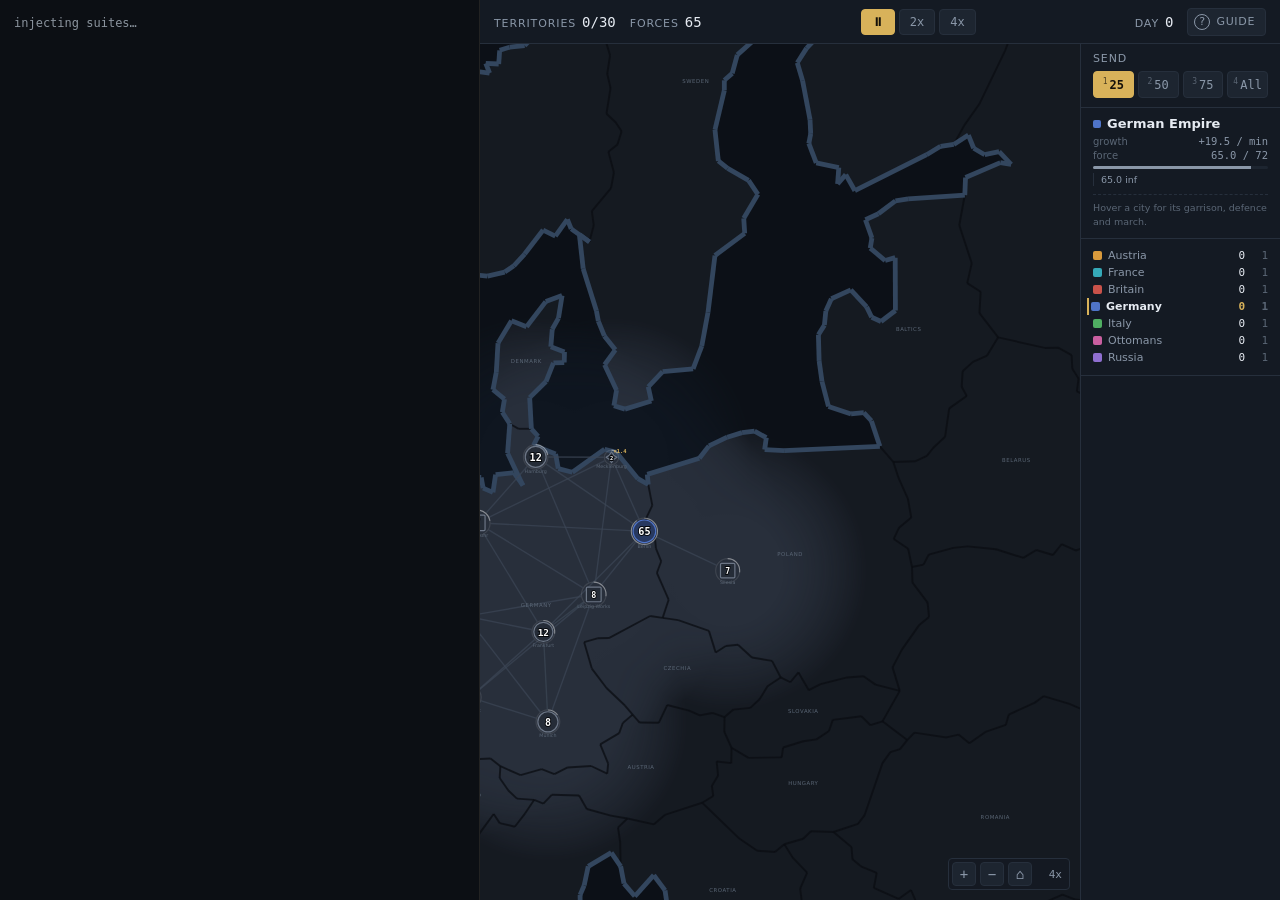
==== tests-ui.html @ fa4df4d3 "tests-ui.html stopped depending on the browser's history Found while verifying A2 in a real browser," ====
<!DOCTYPE html>
<html lang="en">
<head>
<meta charset="utf-8">
<title>Concert of Europe — UI tests</title>
<style>
  :root { color-scheme: dark; }
  body {
    margin: 0; background: #0c0f14; color: #c9d1d9;
    font: 12px/1.5 ui-monospace, SFMono-Regular, Menlo, monospace;
    display: flex; height: 100vh;
  }
  #out { flex: 1 1 auto; margin: 0; padding: 14px; overflow: auto; white-space: pre; }
  #frame { flex: 0 0 800px; width: 800px; height: 900px; border: 0; border-left: 1px solid #222; }
  .ok   { color: #7ee787; }
  .bad  { color: #ff7b72; }
  .note { color: #8b949e; }
</style>
</head>
<body>

<pre id="out" class="note">starting…</pre>

<!-- THE PAGE UNDER TEST IS index.html ITSELF, IN AN IFRAME, AND THAT IS THE
     WHOLE POINT OF THIS FILE.

     render/select.js cannot be tested by either existing harness:
       test/node.js   — it calls document.addEventListener at the top level, so
                        it does not even evaluate in a context with no document.
       tests.html     — has no #board, no camera fit rect and no live GAME, so
                        every gesture assertion could only ever report SKIP.

     The obvious fix is to copy index.html's thirty <script> tags into a third
     page. That is known-issue #9 — two implementations of one rule — and it is
     the version of it that rots fastest, because the drift is invisible: the
     copy keeps passing while testing a page nobody ships. render/hud.js moved
     below render/readout.js earlier today for exactly this kind of load-order
     reason, and a duplicated list would have silently kept the old order.

     So there is no copy. The iframe loads the shipped page, and the test files
     are injected into it afterwards — which also keeps test scripts out of
     index.html, where they have no business being.

     ?player=ger skips the empire picker (00-vision.md §8) so the board is live
     and wired without anyone having to click a card. The iframe is a real
     800x900, the window the game is played at (known-issues #17) — the camera
     fit rect and elementFromPoint both depend on real layout, and a hidden or
     zero-sized frame would make every hit test a lie. -->
<iframe id="frame" src="index.html?player=ger" title="game under test"></iframe>

<script>
'use strict';

// The suites to inject, in order. asserts.js first (assert/resetTests), then
// runner.js (collectData/formatResults), then the suites themselves.
//
// THESE ARE THE SUITES test/node.js CANNOT RUN, and each is here for its own
// reason rather than by category:
//
//   select-tests      render/select.js calls document.addEventListener at the
//                     top level, so the node harness will not evaluate it at
//                     all, and the gestures hit-test real screen coordinates.
//   scenarios-routeview
//                     needs render/map.js's route classifier. That file could
//                     be shimmed into test/node.js with a fake `window` and a
//                     fake `document`, and it was tried; a render file in the
//                     sim harness, propped up by two stubs, is a worse thing to
//                     own than one extra page. Here it is the real file, loaded
//                     by the real index.html, against a rendered board.
//
// It must NOT go in tests.html either: that page has no #board, so the suite
// would SKIP — and a SKIP prints under a PASS banner, which is how a suite goes
// quietly dead. Being loud about not running is the whole job of this file.
var TEST_FILES = [
  'test/asserts.js',
  'test/runner.js',
  'test/select-tests.js',
  'test/camera-tests.js',
  // Headless-capable (it runs as `node test/scenarios-orderswhy.js` too), but
  // it needs render/readout.js AND render/map.js, and putting two render files
  // into the sim harness behind a fake window and a fake document is the same
  // trade declined for scenarios-routeview.js. Here both are the real files,
  // loaded by the real index.html, in the real order — which is also what
  // proves its MAP_ORDER_STUCK guard resolves at CALL time rather than at load.
  'test/scenarios-orderswhy.js',
  // Loaded for its BOARD FIXTURES, not to be run — scenarios-routeview.js
  // reuses them rather than copying them, which is the right call
  // (known-issues #9) and the reason this line is not obviously necessary.
  // Its own assertions run headless in test/node.js; `suiteRoutes` is
  // deliberately absent from TEST_SUITES below so they do not run twice.
  'test/scenarios-routes.js',
  'test/scenarios-routeview.js',
];

// Suite entry points to call, in order. Named rather than discovered so a suite
// that fails to load is a hard error below instead of silently not running.
//
// THEY RUN ONE AT A TIME, AND EACH IS AWAITED. test/asserts.js keeps a single
// module-global `_currentSuite` and every assert() pushes into it, so a suite
// that returns a promise — test/camera-tests.js does, because MutationObserver
// is asynchronous — would file its assertions under the NEXT suite's name if
// this loop moved on without waiting. Silently, with the totals still adding
// up. Awaiting a non-promise is free, so the rule is simply: always wait.
var TEST_SUITES = ['suiteSelect', 'suiteRouteView', 'suiteCamera', 'suiteOrdersWhy'];

var out = document.getElementById('out');
var frame = document.getElementById('frame');

function say(text, cls) {
  out.className = cls || 'note';
  out.textContent = text;
}

// Inject one classic script into the frame and resolve when it has run. Written
// with <script src> rather than eval so a syntax error reports with a real
// filename and line number, exactly as it would on the shipped page.
function inject(doc, src) {
  return new Promise(function (resolve, reject) {
    var s = doc.createElement('script');
    s.src = src;
    s.onload = function () { resolve(src); };
    s.onerror = function () { reject(new Error('failed to load ' + src)); };
    doc.body.appendChild(s);
  });
}

// The board is drawn asynchronously and app/main.js does not announce itself, so
// poll for the two things the gesture tests actually need: a live GAME and a
// station node that can be hit-tested. Polling a real condition rather than
// sleeping a guessed number of milliseconds is the difference between a flaky
// suite and a slow one.
function waitForGame(win, doc, timeoutMs) {
  var deadline = Date.now() + (timeoutMs || 15000);
  return new Promise(function (resolve, reject) {
    (function poll() {
      var ready = win.GAME && win.PLAYER &&
        doc.querySelector('#g-stations .station-shape');
      if (ready) return resolve();
      if (Date.now() > deadline) {
        return reject(new Error('no live GAME in the frame after ' +
          (timeoutMs / 1000) + 's — did index.html throw? Check its console.'));
      }
      setTimeout(poll, 60);
    }());
  });
}

// CLOSE THE GUIDE, AND FAIL LOUDLY IF IT WILL NOT CLOSE.
//
// render/help.js auto-shows the guide ONCE PER BROWSER, keyed on a localStorage
// flag. That makes this page's result depend on the history of whatever browser
// opened it:
//
//   a browser that has seen the guide   the board is clear, 34 tests run
//   a browser that has NOT              the guide's <p> is over every station,
//                                       so _seltFixture's hit test misses every
//                                       neighbour, and suiteSelect fires its one
//                                       loud failure and returns — 11 of its 12
//                                       tests never register at all
//
// Which is worse than a plain red: the page still prints a totals line, and the
// totals line is smaller by eleven in a way nobody counts. It passed for the
// author for weeks because his profile had the flag set, and went red the first
// time it ran in a fresh profile.
//
// So the guide is closed here, through its own helpHide() rather than by writing
// the localStorage key from this file — the key is render/help.js's business and
// a copy of it here would drift silently the day it becomes v2 (known-issue #9).
// This is the same job `?player=ger` on the iframe already does: put the SHIPPED
// page into the state a player is in when they start giving orders.
//
// A guide that will not close is a hard error, not a warning. If something is
// over the board and cannot be moved, every gesture assertion below is measuring
// an overlay, and this page exists to say so out loud.
function dismissGuide(win, doc) {
  var open = win.HELP_STATE && win.HELP_STATE.open;
  if (!open) return;                     // already seen in this browser
  if (typeof win.helpHide !== 'function') {
    throw new Error('the guide is open over the board and render/help.js exposes ' +
      'no helpHide() — every gesture test below would hit-test the guide');
  }
  win.helpHide();
  if (win.HELP_STATE && win.HELP_STATE.open) {
    throw new Error('helpHide() ran and the guide is still open — the board is ' +
      'covered and no gesture assertion on this page means anything');
  }
  if (doc.querySelector('.help-p')) {
    throw new Error('the guide reports closed but its content is still in the ' +
      'document — known-issue #15/#20 territory, and the hit test will still miss');
  }
}

frame.addEventListener('load', function () {
  var win = frame.contentWindow;
  var doc = frame.contentDocument;

  say('waiting for the board…');

  waitForGame(win, doc)
    .then(function () {
      dismissGuide(win, doc);
      say('injecting suites…');
      return TEST_FILES.reduce(function (chain, src) {
        return chain.then(function () { return inject(doc, src); });
      }, Promise.resolve());
    })
    .then(function () {
      // A missing suite is a HARD ERROR, never a quiet skip. The whole failure
      // mode this page exists to prevent is a suite that stops running and goes
      // on printing a green banner (known-issues #8, and #22's silent guard).
      var missing = TEST_SUITES.filter(function (n) {
        return typeof win[n] !== 'function';
      });
      if (missing.length) {
        throw new Error('these suites loaded but exposed no entry point: ' +
          missing.join(', ') + ' — did a name change?');
      }

      win.resetTests();
      var d = (typeof win.collectData === 'function') ? win.collectData() : {};
      // Sequential and awaited — see the note on TEST_SUITES.
      return TEST_SUITES.reduce(function (chain, n) {
        return chain.then(function () { return win[n](d); });
      }, Promise.resolve());
    })
    .then(function () {
      var summary = win.summarizeTests();
      var text = (typeof win.formatResults === 'function')
        ? win.formatResults()
        : JSON.stringify(summary, null, 2);

      // A SKIP is a failure HERE, whatever it means elsewhere. In test/node.js
      // skipping is how the harness survives data files that are not authored
      // yet; on this page every suite's dependencies are loaded by definition,
      // so a skip can only mean the suite could not find what it needed and
      // said nothing about it.
      //
      // AN EMPTY SUITE IS A FAILURE TOO, and that rule is here because the
      // absence of it let a suite through. test/asserts.js only records via
      // test(name, fn); a bare assert() throws on failure and records NOTHING
      // on success, so a suite written with bare assertions measured the right
      // things, asserted the right things, reported 0/0 and printed green.
      // `summary.skip` did not catch it because there was nothing to skip.
      // known-issue #8: a test that cannot fail is worse than no test, and a
      // suite that cannot report is the same thing one level up.
      var empty = [];
      for (var i = 0; i < win.TEST_RESULTS.length; i++) {
        var s = win.TEST_RESULTS[i];
        if (!s.skipped && s.tests.length === 0) empty.push(s.name);
      }

      var bad = summary.fail > 0 || summary.skip > 0 || empty.length > 0;
      var notes = '';
      if (summary.skip > 0) {
        notes += '\n\n!! ' + summary.skip + ' SKIPPED — a skip is a failure on ' +
          'this page: every dependency is loaded here, so a suite that skipped ' +
          'could not find something and did not say so.';
      }
      if (empty.length) {
        notes += '\n\n!! ' + empty.length + ' SUITE(S) RECORDED NOTHING: ' +
          empty.join(', ') + '\n   A suite that runs and asserts nothing is ' +
          'the loudest possible green lie. Check for bare assert() calls ' +
          'outside test(name, fn).';
      }
      say(text + notes, bad ? 'bad' : 'ok');

      // Machine-readable, so a browser-driving harness can read one value
      // instead of scraping the <pre>.
      window.UI_TEST_SUMMARY = summary;
      document.title = (bad ? 'FAIL' : 'PASS') + ' — UI tests';
    })
    .catch(function (e) {
      say('HARNESS ERROR\n\n' + (e && e.stack ? e.stack : String(e)), 'bad');
      window.UI_TEST_SUMMARY = { pass: 0, fail: -1, error: String(e) };
      document.title = 'FAIL — UI tests';
    });
});
</script>

</body>
</html>
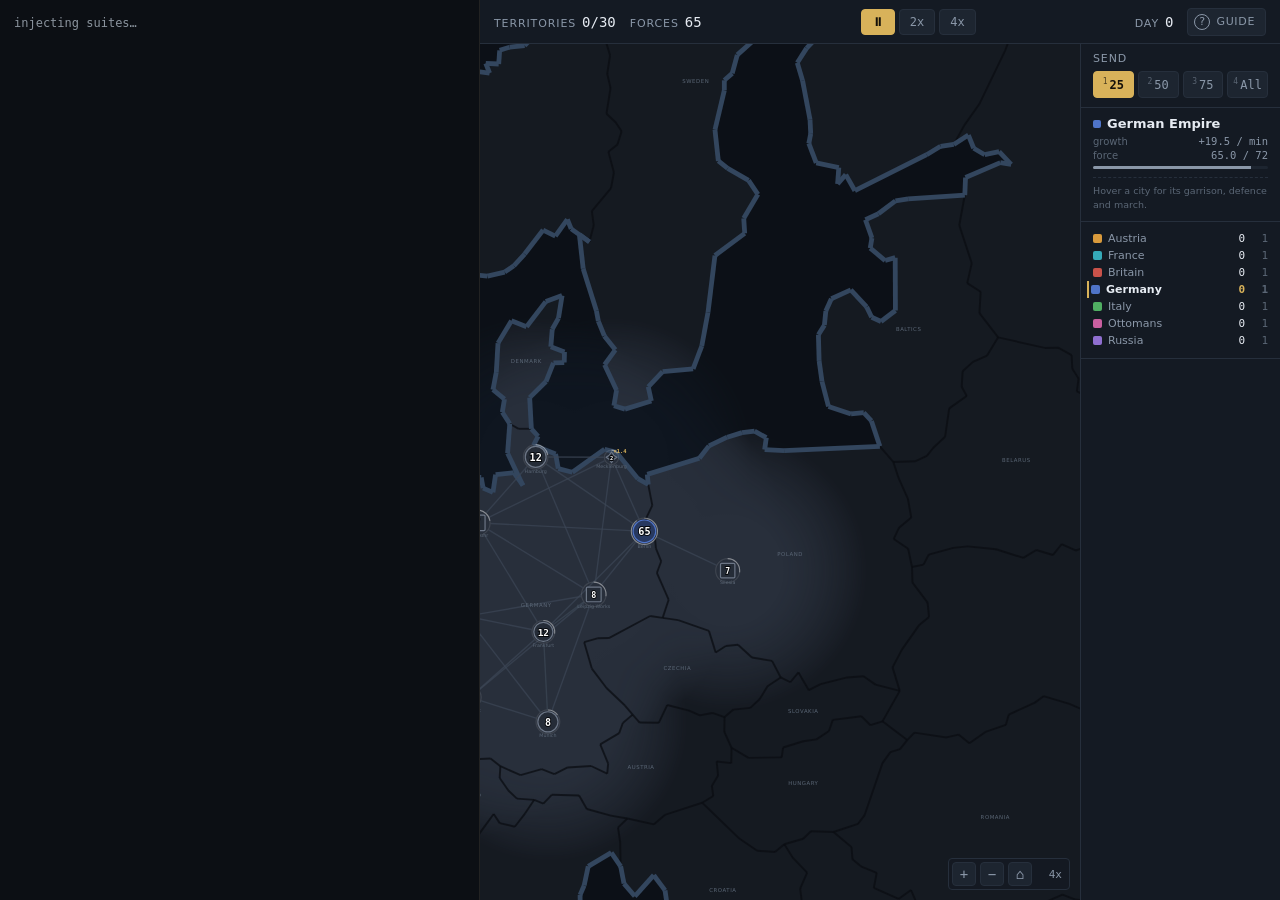
==== commit 40520a72: "C3: a supply route you can point at, and the country click it nearly ate 05-command-clarity.md §2's " ====
--- a/tests-ui.html
+++ b/tests-ui.html
@@ -45,8 +45,16 @@
      and wired without anyone having to click a card. The iframe is a real
      800x900, the window the game is played at (known-issues #17) — the camera
      fit rect and elementFromPoint both depend on real layout, and a hidden or
-     zero-sized frame would make every hit test a lie. -->
-<iframe id="frame" src="index.html?player=ger" title="game under test"></iframe>
+     zero-sized frame would make every hit test a lie.
+
+     &dev=1 IS LOAD-BEARING SINCE A4, not a convenience. Pause and speed left the
+     player UI, and with them the opening pause — a player who cannot unpause must
+     not be handed a board that never starts. But every gesture assertion below
+     reads a garrison, hit-tests a node, or counts a wave, and a board that is
+     RUNNING changes all three between the setup and the assertion. dev=1 is
+     exactly what roadmap A4 kept these controls for: "browser verification pauses
+     the board constantly and losing that slows every future change." -->
+<iframe id="frame" src="index.html?player=ger&amp;dev=1" title="game under test"></iframe>
 
 <script>
 'use strict';
@@ -90,6 +98,19 @@
   // deliberately absent from TEST_SUITES below so they do not run twice.
   'test/scenarios-routes.js',
   'test/scenarios-routeview.js',
+  // render/map.js's development mark. Same argument as the two above: the node
+  // harness loads no render/ file that draws a station, so a green there says
+  // nothing about this code at all.
+  'test/devmark-tests.js',
+  // render/map.js's fog MEMO, which B2 turned into a correctness surface: a
+  // wave is now a source of sight and a wave can appear with the tick and the
+  // ownerEpoch both unmoved. Headless coverage of the rule itself is complete
+  // (test/fog-tests.js, `fog / wave vision`) and cannot see this at all.
+  'test/wavefog-tests.js',
+  // The supply route as a CLICK TARGET (C3). Entirely about what
+  // elementFromPoint returns on a laid-out board, so the node harness could
+  // never see it.
+  'test/routehit-tests.js',
 ];
 
 // Suite entry points to call, in order. Named rather than discovered so a suite
@@ -101,7 +122,8 @@
 // is asynchronous — would file its assertions under the NEXT suite's name if
 // this loop moved on without waiting. Silently, with the totals still adding
 // up. Awaiting a non-promise is free, so the rule is simply: always wait.
-var TEST_SUITES = ['suiteSelect', 'suiteRouteView', 'suiteCamera', 'suiteOrdersWhy'];
+var TEST_SUITES = ['suiteSelect', 'suiteSelectSafety', 'suiteRouteView', 'suiteCamera',
+                   'suiteOrdersWhy', 'suiteDevMark', 'suiteWaveFog', 'suiteRouteHit'];
 
 var out = document.getElementById('out');
 var frame = document.getElementById('frame');
